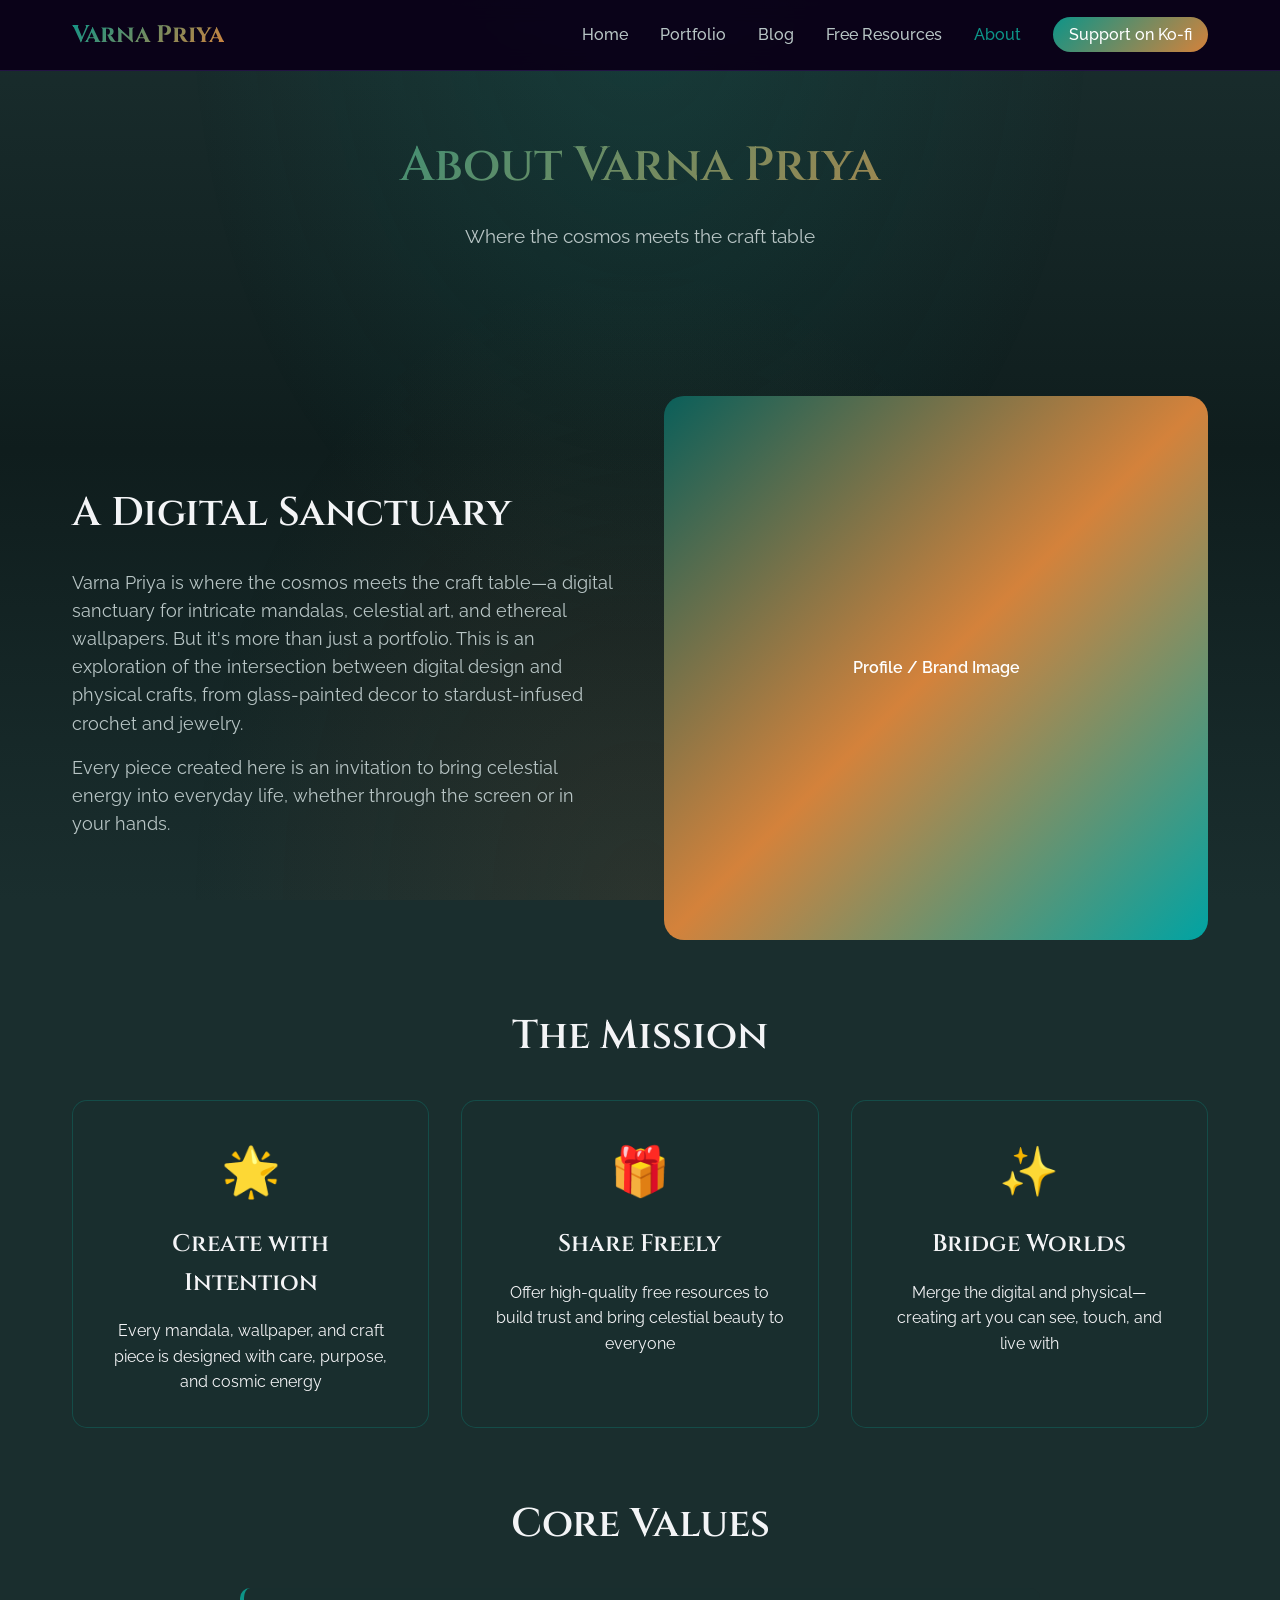
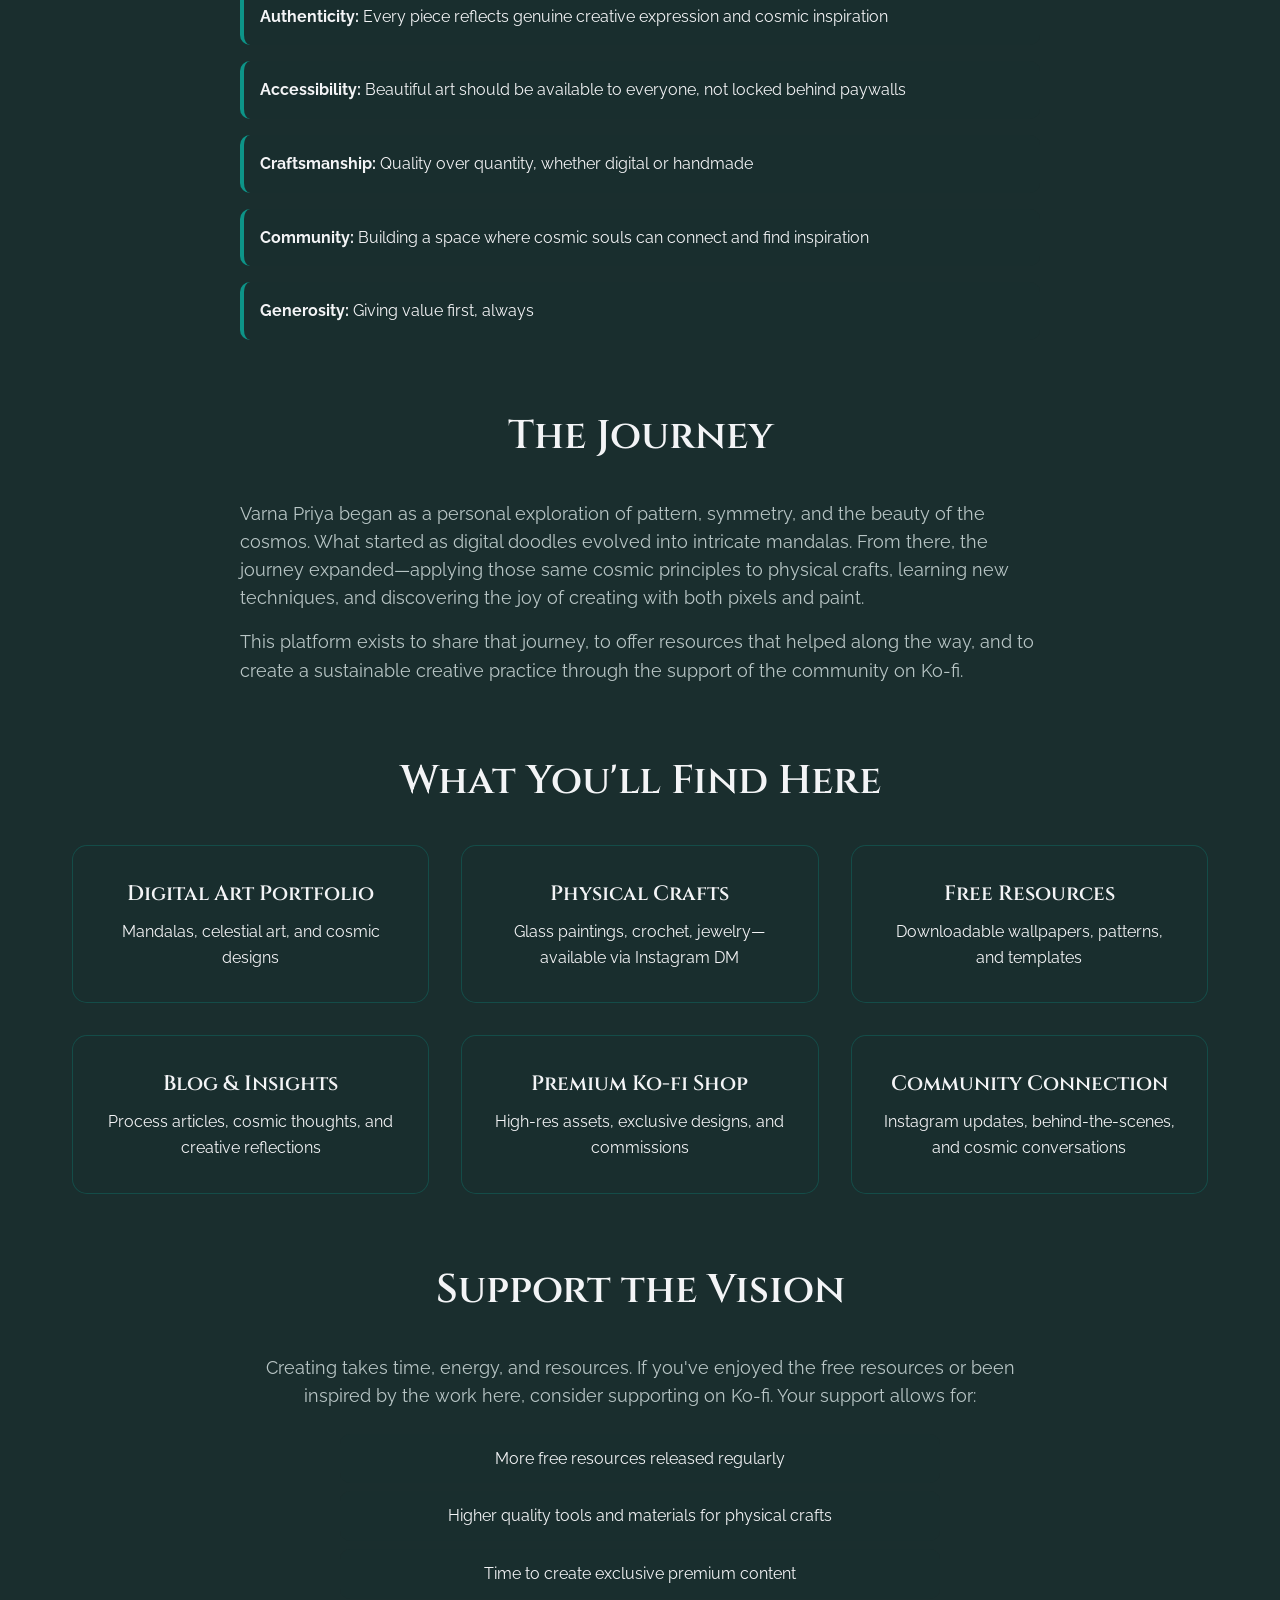
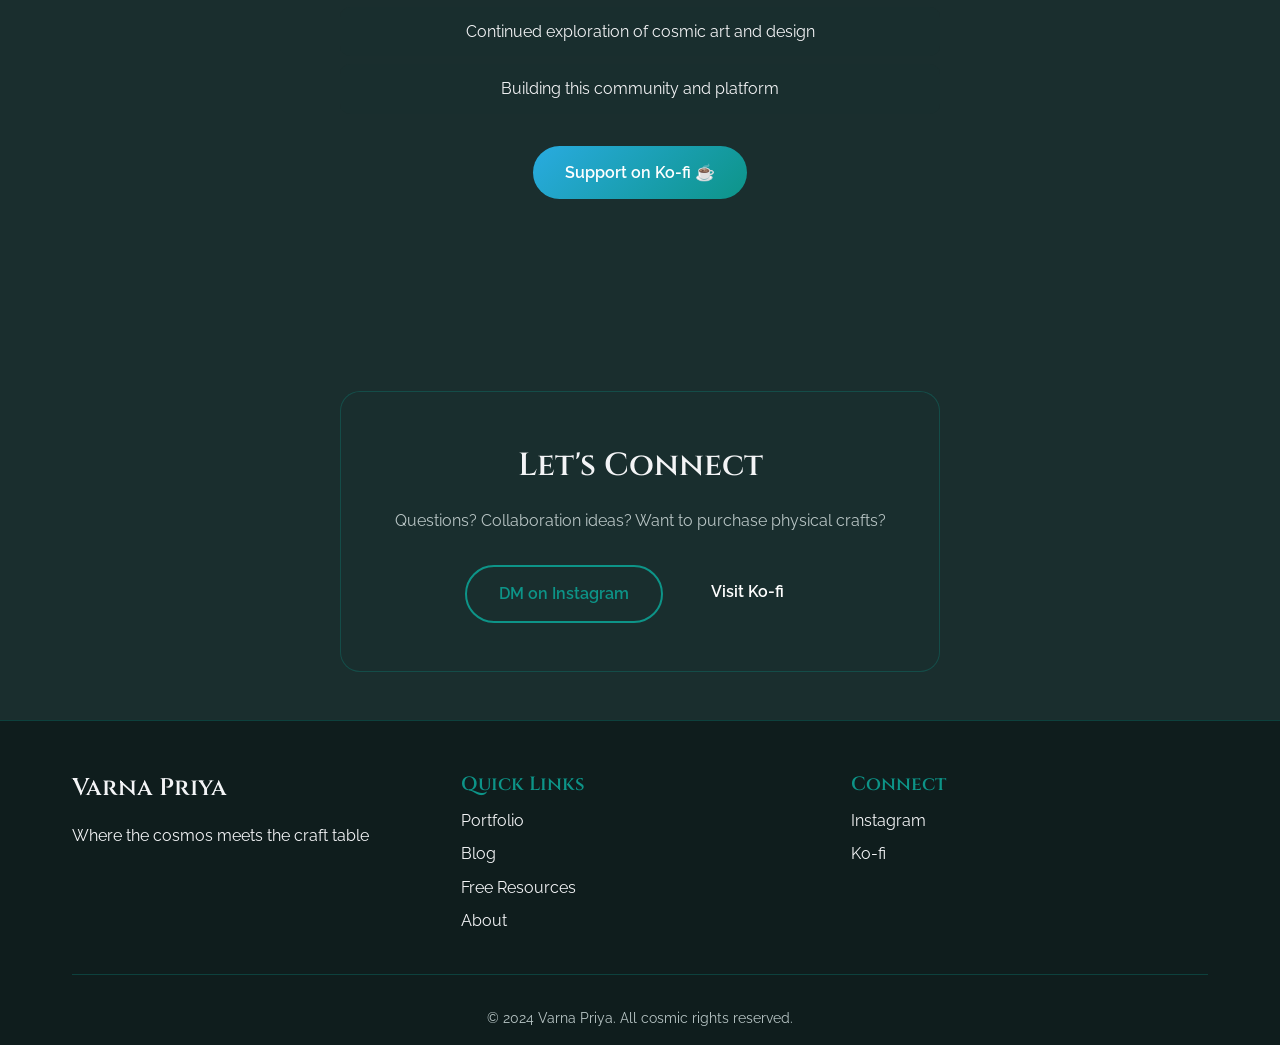
==== about.html @ cbed1ee6 "Initial commit: Varna Priya cosmic website - Peacock feather color palette and design - Hero image i" ====
<!DOCTYPE html>
<html lang="en">
<head>
    <meta charset="UTF-8">
    <meta name="viewport" content="width=device-width, initial-scale=1.0">
    <meta name="description" content="Learn about Varna Priya - where cosmic art meets handcrafted creations">
    <title>About | Varna Priya</title>
    <link rel="stylesheet" href="css/style.css">
    <link rel="preconnect" href="https://fonts.googleapis.com">
    <link rel="preconnect" href="https://fonts.gstatic.com" crossorigin>
    <link href="https://fonts.googleapis.com/css2?family=Cinzel:wght@400;600;700&family=Raleway:wght@300;400;500;600&display=swap" rel="stylesheet">
</head>
<body>
    <div class="stars"></div>
    <div class="twinkling"></div>

    <nav class="navbar">
        <div class="nav-container">
            <a href="index.html" class="logo">Varna Priya</a>
            <ul class="nav-menu">
                <li><a href="index.html">Home</a></li>
                <li><a href="portfolio.html">Portfolio</a></li>
                <li><a href="blog.html">Blog</a></li>
                <li><a href="resources.html">Free Resources</a></li>
                <li><a href="about.html" class="active">About</a></li>
                <li><a href="https://ko-fi.com/varnapriya" target="_blank" class="kofi-nav">Support on Ko-fi</a></li>
            </ul>
            <div class="hamburger">
                <span></span>
                <span></span>
                <span></span>
            </div>
        </div>
    </nav>

    <section class="page-header">
        <div class="container">
            <h1>About Varna Priya</h1>
            <p>Where the cosmos meets the craft table</p>
        </div>
    </section>

    <section class="about-content">
        <div class="container">
            <div class="about-intro">
                <div class="about-text">
                    <h2>A Digital Sanctuary</h2>
                    <p>Varna Priya is where the cosmos meets the craft table—a digital sanctuary for intricate mandalas, celestial art, and ethereal wallpapers. But it's more than just a portfolio. This is an exploration of the intersection between digital design and physical crafts, from glass-painted decor to stardust-infused crochet and jewelry.</p>
                    <p>Every piece created here is an invitation to bring celestial energy into everyday life, whether through the screen or in your hands.</p>
                </div>
                <div class="about-image">
                    <div class="image-placeholder">Profile / Brand Image</div>
                </div>
            </div>

            <div class="mission-section">
                <h2>The Mission</h2>
                <div class="mission-cards">
                    <div class="mission-card">
                        <div class="mission-icon">🌟</div>
                        <h3>Create with Intention</h3>
                        <p>Every mandala, wallpaper, and craft piece is designed with care, purpose, and cosmic energy</p>
                    </div>
                    <div class="mission-card">
                        <div class="mission-icon">🎁</div>
                        <h3>Share Freely</h3>
                        <p>Offer high-quality free resources to build trust and bring celestial beauty to everyone</p>
                    </div>
                    <div class="mission-card">
                        <div class="mission-icon">✨</div>
                        <h3>Bridge Worlds</h3>
                        <p>Merge the digital and physical—creating art you can see, touch, and live with</p>
                    </div>
                </div>
            </div>

            <div class="values-section">
                <h2>Core Values</h2>
                <ul class="values-list">
                    <li><strong>Authenticity:</strong> Every piece reflects genuine creative expression and cosmic inspiration</li>
                    <li><strong>Accessibility:</strong> Beautiful art should be available to everyone, not locked behind paywalls</li>
                    <li><strong>Craftsmanship:</strong> Quality over quantity, whether digital or handmade</li>
                    <li><strong>Community:</strong> Building a space where cosmic souls can connect and find inspiration</li>
                    <li><strong>Generosity:</strong> Giving value first, always</li>
                </ul>
            </div>

            <div class="story-section">
                <h2>The Journey</h2>
                <p>Varna Priya began as a personal exploration of pattern, symmetry, and the beauty of the cosmos. What started as digital doodles evolved into intricate mandalas. From there, the journey expanded—applying those same cosmic principles to physical crafts, learning new techniques, and discovering the joy of creating with both pixels and paint.</p>
                <p>This platform exists to share that journey, to offer resources that helped along the way, and to create a sustainable creative practice through the support of the community on Ko-fi.</p>
            </div>

            <div class="offerings-section">
                <h2>What You'll Find Here</h2>
                <div class="offerings-grid">
                    <div class="offering-item">
                        <h3>Digital Art Portfolio</h3>
                        <p>Mandalas, celestial art, and cosmic designs</p>
                    </div>
                    <div class="offering-item">
                        <h3>Physical Crafts</h3>
                        <p>Glass paintings, crochet, jewelry—available via Instagram DM</p>
                    </div>
                    <div class="offering-item">
                        <h3>Free Resources</h3>
                        <p>Downloadable wallpapers, patterns, and templates</p>
                    </div>
                    <div class="offering-item">
                        <h3>Blog & Insights</h3>
                        <p>Process articles, cosmic thoughts, and creative reflections</p>
                    </div>
                    <div class="offering-item">
                        <h3>Premium Ko-fi Shop</h3>
                        <p>High-res assets, exclusive designs, and commissions</p>
                    </div>
                    <div class="offering-item">
                        <h3>Community Connection</h3>
                        <p>Instagram updates, behind-the-scenes, and cosmic conversations</p>
                    </div>
                </div>
            </div>

            <div class="support-section">
                <h2>Support the Vision</h2>
                <p>Creating takes time, energy, and resources. If you've enjoyed the free resources or been inspired by the work here, consider supporting on Ko-fi. Your support allows for:</p>
                <ul class="support-list">
                    <li>More free resources released regularly</li>
                    <li>Higher quality tools and materials for physical crafts</li>
                    <li>Time to create exclusive premium content</li>
                    <li>Continued exploration of cosmic art and design</li>
                    <li>Building this community and platform</li>
                </ul>
                <a href="https://ko-fi.com/varnapriya" target="_blank" class="btn btn-kofi">Support on Ko-fi ☕</a>
            </div>
        </div>
    </section>

    <section class="contact-section">
        <div class="container">
            <div class="contact-box">
                <h2>Let's Connect</h2>
                <p>Questions? Collaboration ideas? Want to purchase physical crafts?</p>
                <div class="contact-links">
                    <a href="https://instagram.com/varnapriya" target="_blank" class="btn btn-secondary">DM on Instagram</a>
                    <a href="https://ko-fi.com/varnapriya" target="_blank" class="btn btn-primary">Visit Ko-fi</a>
                </div>
            </div>
        </div>
    </section>

    <footer class="footer">
        <div class="container">
            <div class="footer-content">
                <div class="footer-section">
                    <h3>Varna Priya</h3>
                    <p>Where the cosmos meets the craft table</p>
                </div>
                <div class="footer-section">
                    <h4>Quick Links</h4>
                    <ul>
                        <li><a href="portfolio.html">Portfolio</a></li>
                        <li><a href="blog.html">Blog</a></li>
                        <li><a href="resources.html">Free Resources</a></li>
                        <li><a href="about.html">About</a></li>
                    </ul>
                </div>
                <div class="footer-section">
                    <h4>Connect</h4>
                    <ul>
                        <li><a href="https://instagram.com/varnapriya" target="_blank">Instagram</a></li>
                        <li><a href="https://ko-fi.com/varnapriya" target="_blank">Ko-fi</a></li>
                    </ul>
                </div>
            </div>
            <div class="footer-bottom">
                <p>&copy; 2024 Varna Priya. All cosmic rights reserved.</p>
            </div>
        </div>
    </footer>

    <script src="js/main.js"></script>
</body>
</html>
---- css/style.css ----
/* ==========================================
   COSMIC THEME - VARNA PRIYA
   ========================================== */

/* ROOT VARIABLES - PEACOCK FEATHER PALETTE */
:root {
    --primary-color: #0d9488;
    --secondary-color: #c87137;
    --accent-color: #c9a961;
    --dark-bg: #1a2e2e;
    --darker-bg: #0f1d1d;
    --light-text: #f3f4f6;
    --muted-text: #b8c5c5;
    --teal-dark: #0a5f5a;
    --teal-bright: #00a3a3;
    --bronze: #d4823b;
    --navy: #1a3d5c;
    --gold: #c9a961;
    --card-bg: rgba(26, 46, 46, 0.85);
    --card-border: rgba(13, 148, 136, 0.3);
}

/* RESET & BASE */
* {
    margin: 0;
    padding: 0;
    box-sizing: border-box;
}

html {
    scroll-behavior: smooth;
}

body {
    font-family: 'Raleway', sans-serif;
    background: var(--dark-bg);
    color: var(--light-text);
    line-height: 1.6;
    overflow-x: hidden;
}

/* Custom Scrollbar */
::-webkit-scrollbar {
    width: 12px;
}

::-webkit-scrollbar-track {
    background: var(--darker-bg);
}

::-webkit-scrollbar-thumb {
    background: var(--primary-color);
    border-radius: 6px;
}

::-webkit-scrollbar-thumb:hover {
    background: var(--teal-bright);
}

h1, h2, h3, h4, h5, h6 {
    font-family: 'Cinzel', serif;
    font-weight: 600;
}

a {
    text-decoration: none;
    color: inherit;
    transition: all 0.3s ease;
}

img {
    max-width: 100%;
    height: auto;
}

/* CLEAN GRADIENT BACKGROUND */
.stars, .twinkling {
    position: fixed;
    top: 0;
    left: 0;
    right: 0;
    bottom: 0;
    width: 100%;
    height: 100%;
    display: block;
    z-index: -1;
}

.stars {
    background: linear-gradient(180deg, #1a2e2e 0%, #0f1d1d 50%, #1a2e2e 100%);
}

.twinkling {
    background: radial-gradient(ellipse at top, rgba(13, 148, 136, 0.15) 0%, transparent 50%),
                radial-gradient(ellipse at bottom, rgba(200, 113, 55, 0.1) 0%, transparent 50%);
}

/* CONTAINER */
.container {
    max-width: 1200px;
    margin: 0 auto;
    padding: 0 2rem;
}

/* NAVIGATION */
.navbar {
    position: fixed;
    top: 0;
    width: 100%;
    background: rgba(10, 1, 24, 0.95);
    backdrop-filter: blur(10px);
    z-index: 1000;
    border-bottom: 1px solid rgba(139, 92, 246, 0.2);
}

.nav-container {
    max-width: 1200px;
    margin: 0 auto;
    padding: 1rem 2rem;
    display: flex;
    justify-content: space-between;
    align-items: center;
}

.logo {
    font-family: 'Cinzel', serif;
    font-size: 1.5rem;
    font-weight: 700;
    background: linear-gradient(135deg, var(--primary-color), var(--bronze));
    -webkit-background-clip: text;
    -webkit-text-fill-color: transparent;
    background-clip: text;
}

.nav-menu {
    display: flex;
    list-style: none;
    gap: 2rem;
    align-items: center;
}

.nav-menu a {
    color: var(--muted-text);
    font-weight: 500;
    transition: color 0.3s ease;
}

.nav-menu a:hover,
.nav-menu a.active {
    color: var(--primary-color);
}

.kofi-nav {
    background: linear-gradient(135deg, var(--primary-color), var(--bronze));
    padding: 0.5rem 1rem;
    border-radius: 20px;
    color: white !important;
}

.kofi-nav:hover {
    transform: translateY(-2px);
    box-shadow: 0 5px 20px rgba(13, 148, 136, 0.4);
}

.hamburger {
    display: none;
    flex-direction: column;
    cursor: pointer;
}

.hamburger span {
    width: 25px;
    height: 3px;
    background: var(--primary-color);
    margin: 3px 0;
    transition: 0.3s;
}

/* HERO SECTION */
.hero {
    min-height: 100vh;
    display: flex;
    flex-direction: column;
    justify-content: center;
    align-items: center;
    text-align: center;
    padding: 8rem 2rem 4rem;
    position: relative;
}

.hero-image-container {
    max-width: 500px;
    width: 100%;
    margin: 0 auto 3rem;
    z-index: 1;
    animation: fadeInScale 1.5s ease-out;
}

.hero-image {
    width: 100%;
    height: auto;
    display: block;
    filter: drop-shadow(0 20px 60px rgba(13, 148, 136, 0.4));
    transition: transform 0.3s ease;
}

.hero-image:hover {
    transform: scale(1.02);
}

@keyframes fadeInScale {
    from {
        opacity: 0;
        transform: scale(0.92) translateY(20px);
    }
    to {
        opacity: 1;
        transform: scale(1) translateY(0);
    }
}

.hero-content {
    max-width: 800px;
    z-index: 1;
}

.cosmic-title {
    font-size: 3.5rem;
    margin-bottom: 1rem;
    background: linear-gradient(135deg, #fff, var(--teal-bright), var(--gold));
    -webkit-background-clip: text;
    -webkit-text-fill-color: transparent;
    background-clip: text;
    animation: fadeInUp 1s ease;
}

.hero-subtitle {
    font-size: 1.3rem;
    color: var(--muted-text);
    margin-bottom: 2.5rem;
    animation: fadeInUp 1s ease 0.2s backwards;
}

.cta-buttons {
    display: flex;
    gap: 1rem;
    justify-content: center;
    animation: fadeInUp 1s ease 0.4s backwards;
}

.btn {
    padding: 0.875rem 2rem;
    border-radius: 30px;
    font-weight: 600;
    cursor: pointer;
    transition: all 0.3s ease;
    border: none;
    display: inline-block;
}

.btn-primary {
    background: linear-gradient(135deg, var(--primary-color), var(--cosmic-purple));
    color: white;
}

.btn-primary:hover {
    transform: translateY(-3px);
    box-shadow: 0 10px 30px rgba(13, 148, 136, 0.5);
}

.btn-secondary {
    background: transparent;
    border: 2px solid var(--primary-color);
    color: var(--primary-color);
}

.btn-secondary:hover {
    background: var(--primary-color);
    color: white;
    transform: translateY(-3px);
}

.btn-kofi {
    background: linear-gradient(135deg, #29abe0, var(--primary-color));
    color: white;
}

.btn-kofi:hover {
    transform: translateY(-3px);
    box-shadow: 0 10px 30px rgba(41, 171, 224, 0.5);
}

.btn-large {
    padding: 1.2rem 3rem;
    font-size: 1.1rem;
}

.scroll-indicator {
    position: absolute;
    bottom: 2rem;
    display: flex;
    flex-direction: column;
    align-items: center;
    gap: 0.5rem;
    color: var(--muted-text);
    font-size: 0.875rem;
    animation: bounce 2s infinite;
}

.arrow-down {
    width: 20px;
    height: 20px;
    border-left: 2px solid var(--primary-color);
    border-bottom: 2px solid var(--primary-color);
    transform: rotate(-45deg);
}

/* SECTIONS */
section {
    padding: 5rem 0;
}

.section-title {
    text-align: center;
    font-size: 2.5rem;
    margin-bottom: 3rem;
    background: linear-gradient(135deg, var(--primary-color), var(--bronze));
    -webkit-background-clip: text;
    -webkit-text-fill-color: transparent;
    background-clip: text;
}

/* FEATURES GRID */
.features-grid {
    display: grid;
    grid-template-columns: repeat(auto-fit, minmax(300px, 1fr));
    gap: 2rem;
    margin-top: 3rem;
}

.feature-card {
    background: var(--card-bg);
    border: 1px solid var(--card-border);
    border-radius: 20px;
    padding: 2.5rem;
    text-align: center;
    transition: all 0.3s ease;
    backdrop-filter: blur(10px);
}

.feature-card:hover {
    transform: translateY(-10px);
    border-color: var(--primary-color);
    box-shadow: 0 15px 40px rgba(13, 148, 136, 0.3);
}

.feature-icon {
    font-size: 3rem;
    margin-bottom: 1rem;
}

.feature-card h3 {
    font-size: 1.5rem;
    margin-bottom: 1rem;
    color: var(--light-text);
}

.feature-card p {
    color: var(--muted-text);
    margin-bottom: 1.5rem;
}

.feature-link {
    color: var(--primary-color);
    font-weight: 600;
}

.feature-link:hover {
    color: var(--secondary-color);
}

/* KO-FI SECTION */
.kofi-section {
    background: linear-gradient(135deg, rgba(13, 148, 136, 0.2), rgba(200, 113, 55, 0.2));
    border-top: 1px solid var(--card-border);
    border-bottom: 1px solid var(--card-border);
}

.kofi-banner {
    text-align: center;
    padding: 2rem;
}

.kofi-banner h2 {
    font-size: 2.5rem;
    margin-bottom: 1rem;
}

.kofi-banner p {
    font-size: 1.2rem;
    color: var(--muted-text);
    margin-bottom: 2rem;
}

/* GALLERY PREVIEW */
.gallery-preview {
    display: grid;
    grid-template-columns: repeat(auto-fit, minmax(250px, 1fr));
    gap: 2rem;
    margin-bottom: 3rem;
}

.gallery-item {
    position: relative;
    overflow: hidden;
    border-radius: 15px;
    aspect-ratio: 1;
}

.gallery-placeholder {
    width: 100%;
    height: 100%;
    background: linear-gradient(135deg, var(--teal-dark), var(--bronze));
    display: flex;
    align-items: center;
    justify-content: center;
    font-weight: 600;
    color: white;
    transition: transform 0.3s ease;
}

.gallery-item:hover .gallery-placeholder {
    transform: scale(1.1);
}

.centered-cta {
    text-align: center;
}

/* FOOTER */
.footer {
    background: var(--darker-bg);
    border-top: 1px solid var(--card-border);
    padding: 3rem 0 1rem;
}

.footer-content {
    display: grid;
    grid-template-columns: repeat(auto-fit, minmax(250px, 1fr));
    gap: 2rem;
    margin-bottom: 2rem;
}

.footer-section h3 {
    font-size: 1.5rem;
    margin-bottom: 1rem;
}

.footer-section h4 {
    font-size: 1.2rem;
    margin-bottom: 0.5rem;
    color: var(--primary-color);
}

.footer-section ul {
    list-style: none;
}

.footer-section ul li {
    margin-bottom: 0.5rem;
}

.footer-section a:hover {
    color: var(--primary-color);
}

.footer-bottom {
    text-align: center;
    padding-top: 2rem;
    border-top: 1px solid var(--card-border);
    color: var(--muted-text);
    font-size: 0.875rem;
}

/* PAGE HEADER */
.page-header {
    padding: 8rem 0 4rem;
    text-align: center;
}

.page-header h1 {
    font-size: 3rem;
    margin-bottom: 1rem;
    background: linear-gradient(135deg, var(--primary-color), var(--bronze));
    -webkit-background-clip: text;
    -webkit-text-fill-color: transparent;
    background-clip: text;
}

.page-header p {
    font-size: 1.2rem;
    color: var(--muted-text);
}

/* PORTFOLIO FILTERS */
.portfolio-filters {
    padding: 2rem 0;
}

.filter-buttons {
    display: flex;
    justify-content: center;
    gap: 1rem;
    flex-wrap: wrap;
}

.filter-btn {
    padding: 0.75rem 1.5rem;
    border: 2px solid var(--card-border);
    background: transparent;
    color: var(--light-text);
    border-radius: 25px;
    cursor: pointer;
    transition: all 0.3s ease;
    font-weight: 500;
}

.filter-btn:hover,
.filter-btn.active {
    border-color: var(--primary-color);
    background: var(--primary-color);
    color: white;
}

/* PORTFOLIO GALLERY */
.masonry-grid {
    display: grid;
    grid-template-columns: repeat(auto-fill, minmax(300px, 1fr));
    gap: 2rem;
}

.portfolio-item {
    background: var(--card-bg);
    border: 1px solid var(--card-border);
    border-radius: 15px;
    overflow: hidden;
    transition: all 0.3s ease;
}

.portfolio-item:hover {
    transform: translateY(-5px);
    box-shadow: 0 10px 30px rgba(13, 148, 136, 0.3);
}

.portfolio-image {
    aspect-ratio: 4/3;
    overflow: hidden;
}

.image-placeholder {
    width: 100%;
    height: 100%;
    background: linear-gradient(135deg, var(--teal-dark), var(--bronze), var(--teal-bright));
    display: flex;
    align-items: center;
    justify-content: center;
    font-weight: 600;
    color: white;
}

.portfolio-info {
    padding: 1.5rem;
}

.portfolio-info h3 {
    font-size: 1.3rem;
    margin-bottom: 0.5rem;
}

.portfolio-info p {
    color: var(--muted-text);
    margin-bottom: 1rem;
}

.badge {
    display: inline-block;
    padding: 0.25rem 0.75rem;
    background: var(--primary-color);
    color: white;
    border-radius: 15px;
    font-size: 0.875rem;
    font-weight: 600;
}

.dm-btn {
    display: inline-block;
    margin-top: 1rem;
    padding: 0.5rem 1rem;
    background: linear-gradient(135deg, var(--bronze), var(--primary-color));
    color: white;
    border-radius: 20px;
    font-weight: 600;
    font-size: 0.875rem;
}

.dm-btn:hover {
    transform: translateY(-2px);
}

/* BLOG GRID */
.blog-grid {
    display: grid;
    grid-template-columns: repeat(auto-fill, minmax(350px, 1fr));
    gap: 2rem;
}

.blog-card {
    background: var(--card-bg);
    border: 1px solid var(--card-border);
    border-radius: 15px;
    overflow: hidden;
    transition: all 0.3s ease;
}

.blog-card:hover {
    transform: translateY(-5px);
    box-shadow: 0 10px 30px rgba(13, 148, 136, 0.3);
}

.blog-image {
    aspect-ratio: 16/9;
    overflow: hidden;
}

.blog-meta {
    display: flex;
    gap: 1rem;
    padding: 1rem 1.5rem 0;
    font-size: 0.875rem;
}

.blog-date {
    color: var(--muted-text);
}

.blog-category {
    color: var(--primary-color);
    font-weight: 600;
}

.blog-card h2 {
    padding: 0.5rem 1.5rem;
    font-size: 1.5rem;
}

.blog-card h2 a:hover {
    color: var(--primary-color);
}

.blog-card p {
    padding: 0 1.5rem;
    color: var(--muted-text);
    margin-bottom: 1rem;
}

.read-more {
    display: inline-block;
    padding: 0 1.5rem 1.5rem;
    color: var(--primary-color);
    font-weight: 600;
}

.read-more:hover {
    color: var(--secondary-color);
}

/* PAGINATION */
.pagination {
    display: flex;
    justify-content: center;
    gap: 0.5rem;
    margin-top: 3rem;
}

.page-btn {
    padding: 0.75rem 1.25rem;
    background: var(--card-bg);
    border: 1px solid var(--card-border);
    color: var(--light-text);
    border-radius: 10px;
    cursor: pointer;
    transition: all 0.3s ease;
}

.page-btn:hover,
.page-btn.active {
    background: var(--primary-color);
    border-color: var(--primary-color);
}

/* NEWSLETTER */
.newsletter {
    background: linear-gradient(135deg, rgba(13, 148, 136, 0.2), rgba(200, 113, 55, 0.2));
}

.newsletter-box {
    text-align: center;
    max-width: 600px;
    margin: 0 auto;
}

.newsletter-box h2 {
    font-size: 2rem;
    margin-bottom: 1rem;
}

.newsletter-form {
    display: flex;
    gap: 1rem;
    margin: 2rem 0 1rem;
}

.newsletter-form input {
    flex: 1;
    padding: 1rem;
    background: var(--card-bg);
    border: 1px solid var(--card-border);
    border-radius: 25px;
    color: var(--light-text);
    font-size: 1rem;
}

.newsletter-form input:focus {
    outline: none;
    border-color: var(--primary-color);
}

.newsletter-note {
    font-size: 0.875rem;
    color: var(--muted-text);
}

/* RESOURCES */
.resources-intro {
    padding: 2rem 0;
}

.intro-box {
    max-width: 800px;
    margin: 0 auto;
    text-align: center;
    padding: 2rem;
    background: var(--card-bg);
    border: 1px solid var(--card-border);
    border-radius: 20px;
}

.intro-box h2 {
    font-size: 2rem;
    margin-bottom: 1rem;
}

.resources-grid {
    display: grid;
    grid-template-columns: repeat(auto-fill, minmax(300px, 1fr));
    gap: 2rem;
}

.resource-card {
    background: var(--card-bg);
    border: 1px solid var(--card-border);
    border-radius: 15px;
    overflow: hidden;
    transition: all 0.3s ease;
}

.resource-card:hover {
    transform: translateY(-5px);
    box-shadow: 0 10px 30px rgba(13, 148, 136, 0.3);
}

.resource-image {
    aspect-ratio: 16/9;
}

.resource-content {
    padding: 1.5rem;
}

.resource-content h3 {
    font-size: 1.3rem;
    margin-bottom: 0.5rem;
}

.resource-content p {
    color: var(--muted-text);
    margin-bottom: 1rem;
}

.resource-meta {
    display: flex;
    gap: 1rem;
    margin-bottom: 1rem;
    font-size: 0.875rem;
}

.resource-meta span {
    padding: 0.25rem 0.75rem;
    background: rgba(13, 148, 136, 0.2);
    border-radius: 15px;
}

.download-btn {
    width: 100%;
}

/* KO-FI UPSELL */
.kofi-upsell {
    background: linear-gradient(135deg, rgba(13, 148, 136, 0.3), rgba(200, 113, 55, 0.3));
}

.upsell-box {
    max-width: 800px;
    margin: 0 auto;
    text-align: center;
    padding: 3rem;
    background: var(--card-bg);
    border: 2px solid var(--card-border);
    border-radius: 20px;
}

.upsell-box h2 {
    font-size: 2.5rem;
    margin-bottom: 1rem;
}

.upsell-features {
    display: grid;
    grid-template-columns: repeat(auto-fit, minmax(250px, 1fr));
    gap: 1rem;
    margin: 2rem 0;
    text-align: left;
}

.upsell-feature {
    display: flex;
    align-items: center;
    gap: 0.75rem;
}

.check {
    color: var(--primary-color);
    font-size: 1.5rem;
    font-weight: bold;
}

/* INSTAGRAM CTA */
.instagram-cta {
    padding: 3rem 0;
}

.insta-box {
    max-width: 600px;
    margin: 0 auto;
    text-align: center;
    padding: 2rem;
    background: var(--card-bg);
    border: 1px solid var(--card-border);
    border-radius: 20px;
}

.insta-box h2 {
    font-size: 2rem;
    margin-bottom: 1rem;
}

.insta-box p {
    color: var(--muted-text);
    margin-bottom: 2rem;
}

/* ABOUT PAGE */
.about-intro {
    display: grid;
    grid-template-columns: 1fr 1fr;
    gap: 3rem;
    align-items: center;
    margin-bottom: 4rem;
}

.about-text h2 {
    font-size: 2.5rem;
    margin-bottom: 1.5rem;
}

.about-text p {
    color: var(--muted-text);
    margin-bottom: 1rem;
    font-size: 1.1rem;
}

.about-image {
    aspect-ratio: 1;
    border-radius: 20px;
    overflow: hidden;
}

.mission-section,
.values-section,
.story-section,
.offerings-section,
.support-section {
    margin-bottom: 4rem;
}

.mission-section h2,
.values-section h2,
.story-section h2,
.offerings-section h2,
.support-section h2 {
    font-size: 2.5rem;
    margin-bottom: 2rem;
    text-align: center;
}

.mission-cards {
    display: grid;
    grid-template-columns: repeat(auto-fit, minmax(250px, 1fr));
    gap: 2rem;
}

.mission-card {
    text-align: center;
    padding: 2rem;
    background: var(--card-bg);
    border: 1px solid var(--card-border);
    border-radius: 15px;
}

.mission-icon {
    font-size: 3rem;
    margin-bottom: 1rem;
}

.mission-card h3 {
    font-size: 1.5rem;
    margin-bottom: 1rem;
}

.values-list {
    max-width: 800px;
    margin: 0 auto;
    list-style: none;
}

.values-list li {
    padding: 1rem;
    margin-bottom: 1rem;
    background: var(--card-bg);
    border-left: 4px solid var(--primary-color);
    border-radius: 10px;
}

.story-section p {
    max-width: 800px;
    margin: 0 auto 1rem;
    color: var(--muted-text);
    font-size: 1.1rem;
}

.offerings-grid {
    display: grid;
    grid-template-columns: repeat(auto-fit, minmax(300px, 1fr));
    gap: 2rem;
}

.offering-item {
    padding: 2rem;
    background: var(--card-bg);
    border: 1px solid var(--card-border);
    border-radius: 15px;
    text-align: center;
}

.offering-item h3 {
    font-size: 1.3rem;
    margin-bottom: 0.5rem;
}

.support-section {
    text-align: center;
}

.support-section p {
    max-width: 800px;
    margin: 0 auto 1.5rem;
    color: var(--muted-text);
    font-size: 1.1rem;
}

.support-list {
    max-width: 600px;
    margin: 0 auto 2rem;
    list-style: none;
}

.support-list li {
    padding: 0.75rem;
    margin-bottom: 0.5rem;
    background: var(--card-bg);
    border-radius: 10px;
}

.contact-section {
    padding: 3rem 0;
}

.contact-box {
    max-width: 600px;
    margin: 0 auto;
    text-align: center;
    padding: 3rem;
    background: var(--card-bg);
    border: 1px solid var(--card-border);
    border-radius: 20px;
}

.contact-box h2 {
    font-size: 2rem;
    margin-bottom: 1rem;
}

.contact-box p {
    color: var(--muted-text);
    margin-bottom: 2rem;
}

.contact-links {
    display: flex;
    gap: 1rem;
    justify-content: center;
}

/* ANIMATIONS */
@keyframes fadeInUp {
    from {
        opacity: 0;
        transform: translateY(30px);
    }
    to {
        opacity: 1;
        transform: translateY(0);
    }
}

@keyframes bounce {
    0%, 100% {
        transform: translateY(0);
    }
    50% {
        transform: translateY(-10px);
    }
}

/* RESPONSIVE */
@media (max-width: 768px) {
    .nav-menu {
        position: fixed;
        left: -100%;
        top: 70px;
        flex-direction: column;
        background: rgba(10, 1, 24, 0.98);
        width: 100%;
        text-align: center;
        transition: 0.3s;
        padding: 2rem 0;
    }

    .nav-menu.active {
        left: 0;
    }

    .hamburger {
        display: flex;
    }

    .cosmic-title {
        font-size: 2.5rem;
    }

    .hero-subtitle {
        font-size: 1rem;
    }

    .cta-buttons {
        flex-direction: column;
    }

    .about-intro {
        grid-template-columns: 1fr;
    }

    .newsletter-form {
        flex-direction: column;
    }

    .contact-links {
        flex-direction: column;
    }
}

@media (max-width: 480px) {
    .cosmic-title {
        font-size: 2rem;
    }

    .section-title {
        font-size: 2rem;
    }

    .features-grid,
    .masonry-grid,
    .blog-grid,
    .resources-grid {
        grid-template-columns: 1fr;
    }
}

/* BLOG POST PAGE */
.blog-post {
    padding-top: 5rem;
}

.post-header {
    max-width: 800px;
    margin: 0 auto 3rem;
    text-align: center;
}

.post-meta {
    display: flex;
    gap: 1rem;
    justify-content: center;
    margin-bottom: 1.5rem;
    font-size: 0.875rem;
}

.post-date {
    color: var(--muted-text);
}

.post-category {
    color: var(--primary-color);
    font-weight: 600;
}

.post-header h1 {
    font-size: 3rem;
    margin-bottom: 1.5rem;
    background: linear-gradient(135deg, var(--primary-color), var(--bronze));
    -webkit-background-clip: text;
    -webkit-text-fill-color: transparent;
    background-clip: text;
}

.post-excerpt {
    font-size: 1.2rem;
    color: var(--muted-text);
}

.post-featured-image {
    max-width: 1000px;
    margin: 0 auto 4rem;
    border-radius: 20px;
    overflow: hidden;
    aspect-ratio: 16/9;
}

.post-content {
    max-width: 800px;
    margin: 0 auto;
    font-size: 1.1rem;
    line-height: 1.8;
}

.post-content h2 {
    font-size: 2rem;
    margin: 3rem 0 1.5rem;
    color: var(--light-text);
}

.post-content h3 {
    font-size: 1.5rem;
    margin: 2rem 0 1rem;
    color: var(--primary-color);
}

.post-content p {
    margin-bottom: 1.5rem;
    color: var(--muted-text);
}

.post-content ul,
.post-content ol {
    margin: 1.5rem 0;
    padding-left: 2rem;
}

.post-content li {
    margin-bottom: 0.75rem;
    color: var(--muted-text);
}

.post-content strong {
    color: var(--light-text);
}

.post-content hr {
    border: none;
    border-top: 1px solid var(--card-border);
    margin: 3rem 0;
}

.post-cta {
    display: flex;
    gap: 1rem;
    justify-content: center;
    margin: 3rem 0;
}

.post-footer {
    max-width: 800px;
    margin: 4rem auto 0;
    padding-top: 2rem;
    border-top: 1px solid var(--card-border);
}

.post-tags {
    display: flex;
    gap: 0.75rem;
    flex-wrap: wrap;
    margin-bottom: 2rem;
}

.tag {
    padding: 0.5rem 1rem;
    background: var(--card-bg);
    border: 1px solid var(--card-border);
    border-radius: 20px;
    font-size: 0.875rem;
    color: var(--primary-color);
}

.post-share {
    text-align: center;
}

.post-share p {
    margin-bottom: 1rem;
    color: var(--muted-text);
}

.share-buttons {
    display: flex;
    gap: 1rem;
    justify-content: center;
}

.share-btn {
    padding: 0.75rem 1.5rem;
    background: var(--card-bg);
    border: 1px solid var(--card-border);
    border-radius: 20px;
    color: var(--light-text);
    transition: all 0.3s ease;
}

.share-btn:hover {
    background: var(--primary-color);
    border-color: var(--primary-color);
}

.related-posts {
    max-width: 800px;
    margin: 4rem auto 0;
}

.related-posts h2 {
    font-size: 2rem;
    text-align: center;
    margin-bottom: 2rem;
}

.related-grid {
    display: grid;
    grid-template-columns: repeat(auto-fit, minmax(250px, 1fr));
    gap: 2rem;
}

.related-card {
    background: var(--card-bg);
    border: 1px solid var(--card-border);
    border-radius: 15px;
    overflow: hidden;
    transition: all 0.3s ease;
}

.related-card:hover {
    transform: translateY(-5px);
    box-shadow: 0 10px 30px rgba(13, 148, 136, 0.3);
}

.related-image {
    aspect-ratio: 16/9;
}

.related-card h3 {
    padding: 1.5rem;
    font-size: 1.2rem;
    color: var(--light-text);
}

.related-card:hover h3 {
    color: var(--primary-color);
}

/* Responsive Blog Post */
@media (max-width: 768px) {
    .post-header h1 {
        font-size: 2rem;
    }

    .post-content {
        font-size: 1rem;
    }

    .post-cta {
        flex-direction: column;
    }

    .share-buttons {
        flex-direction: column;
    }
}
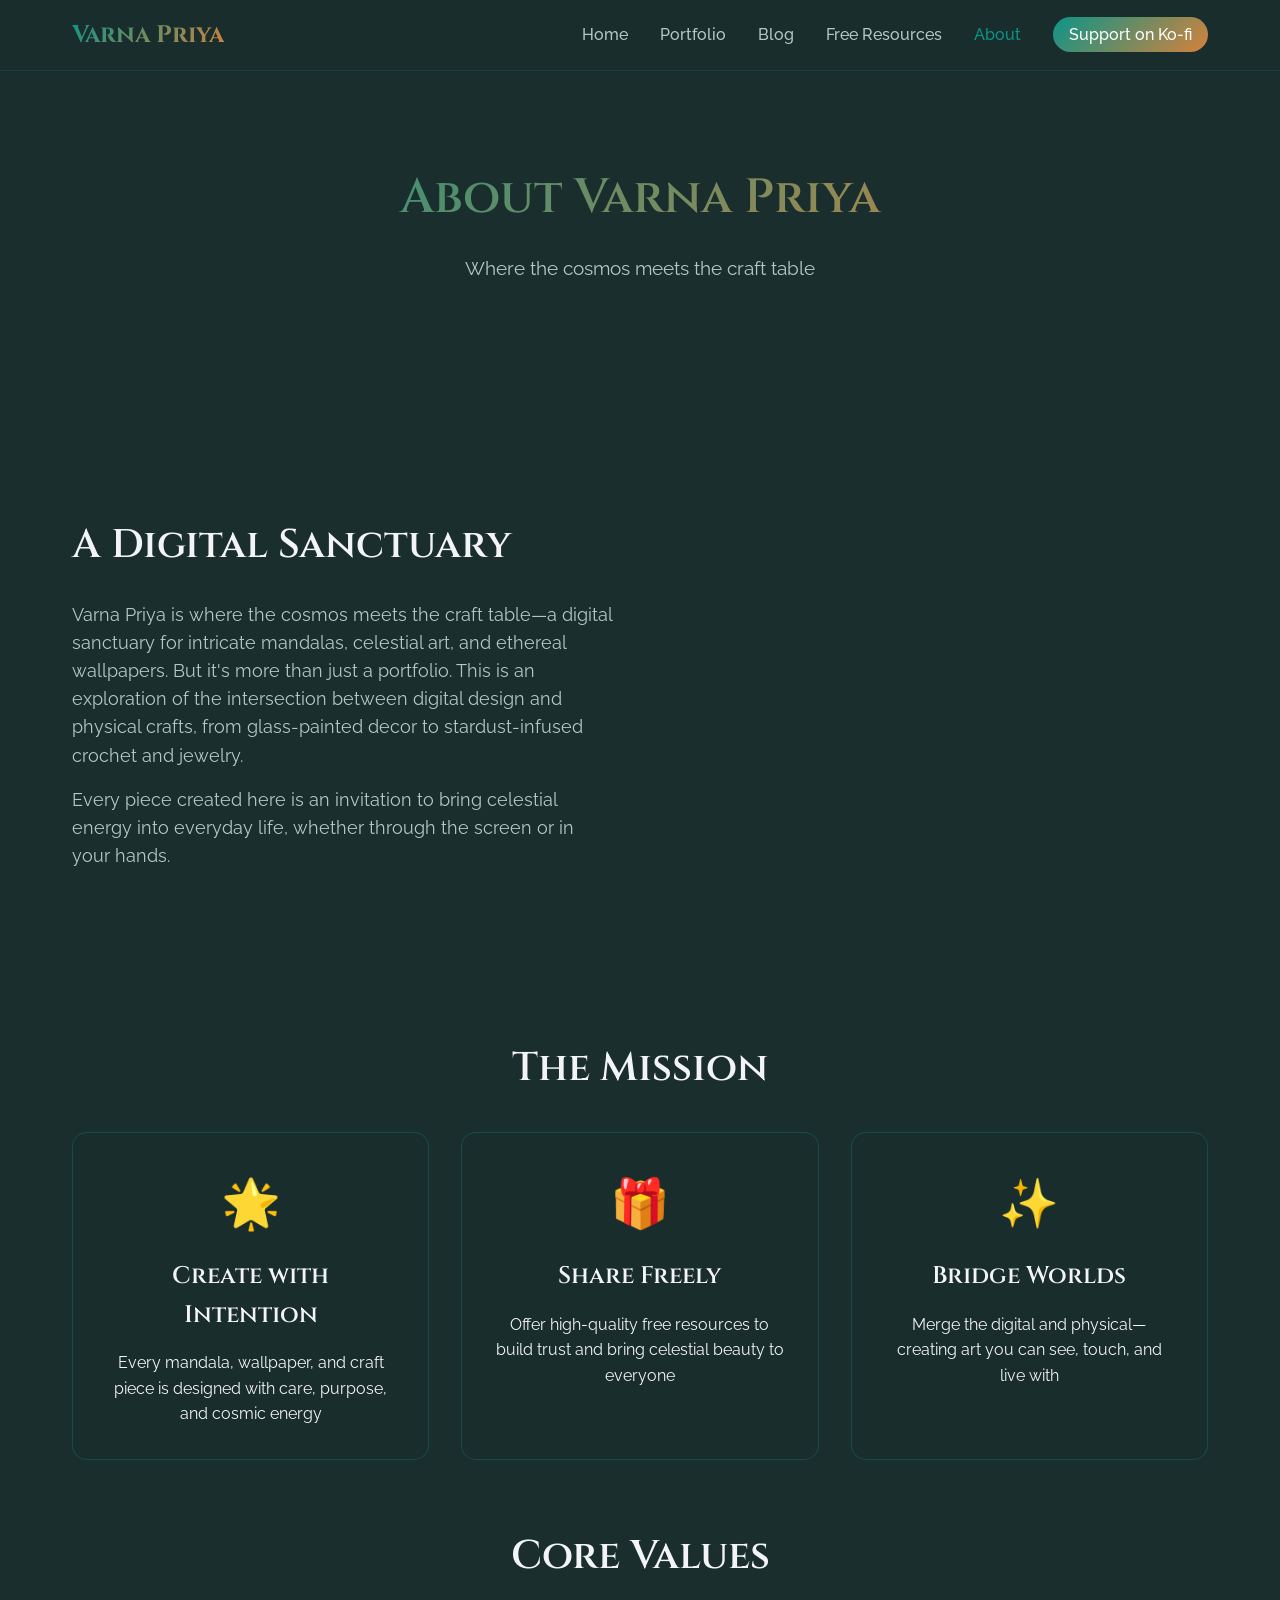
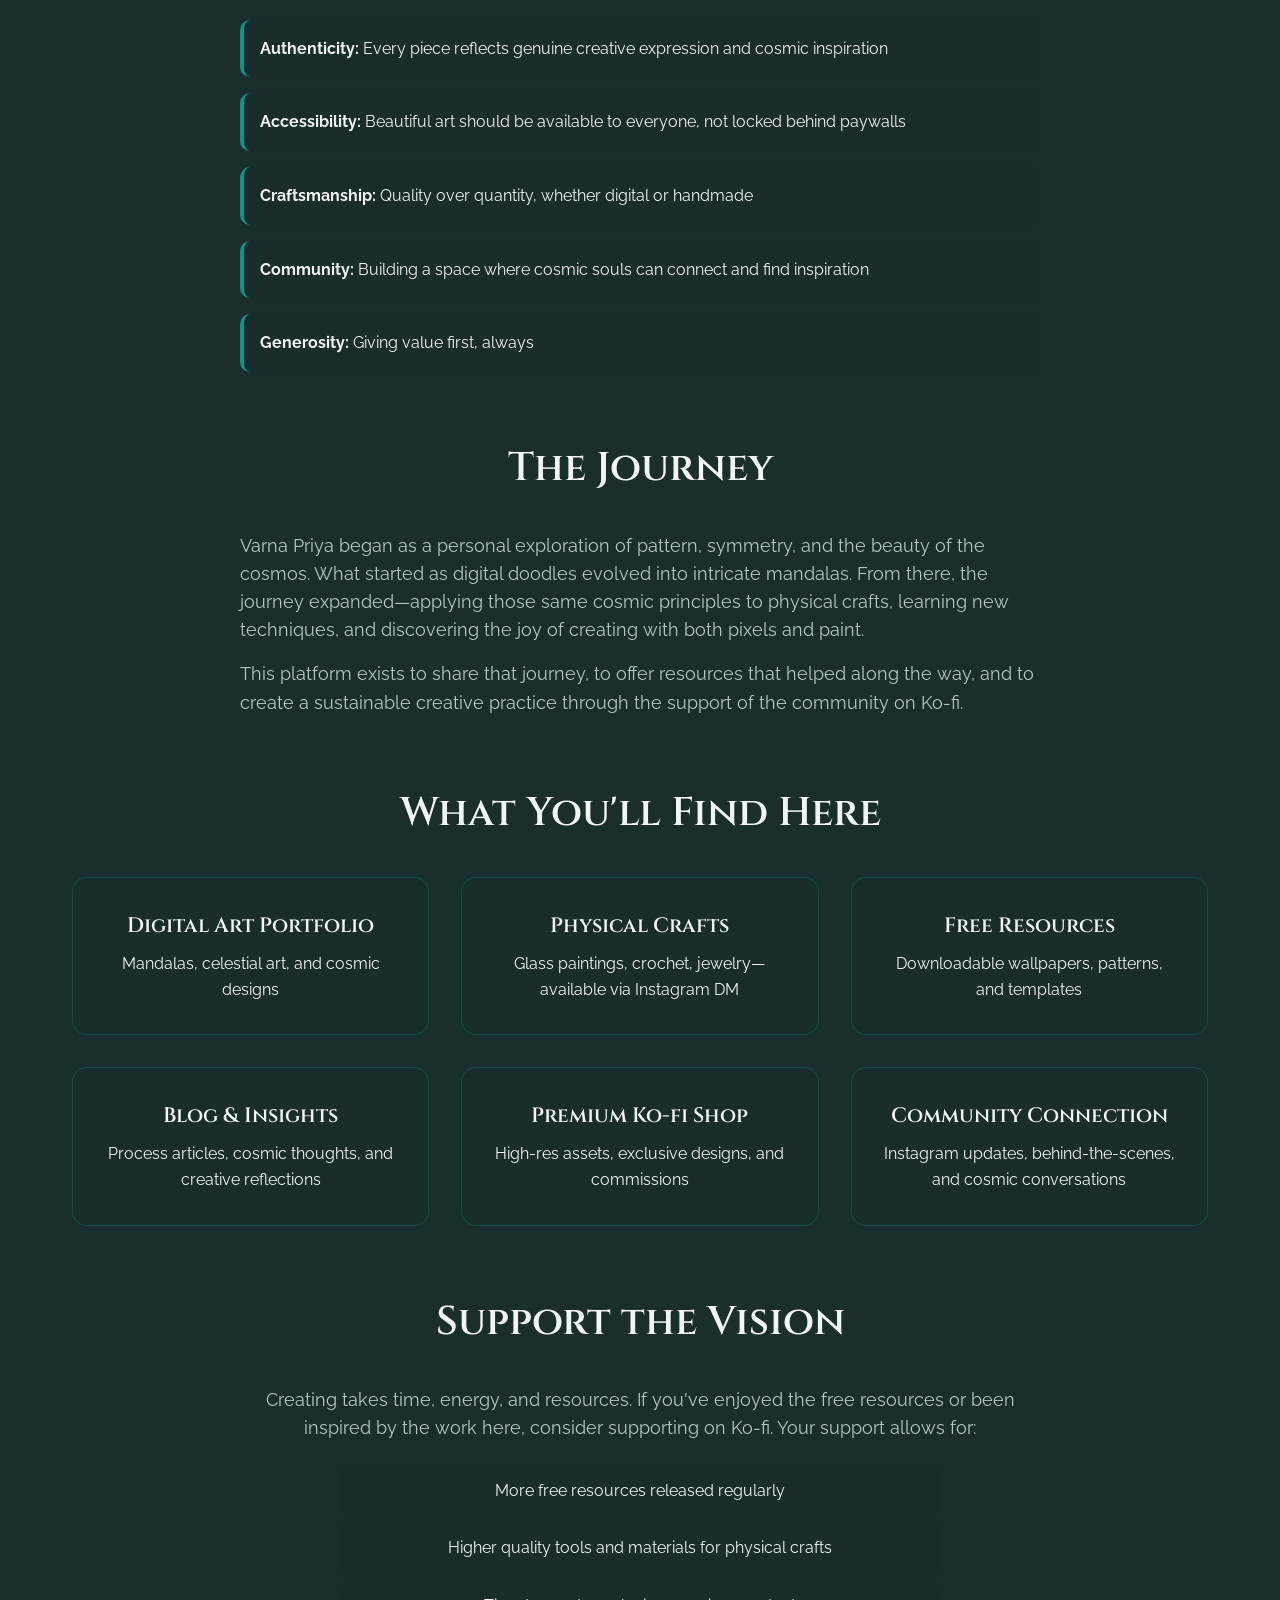
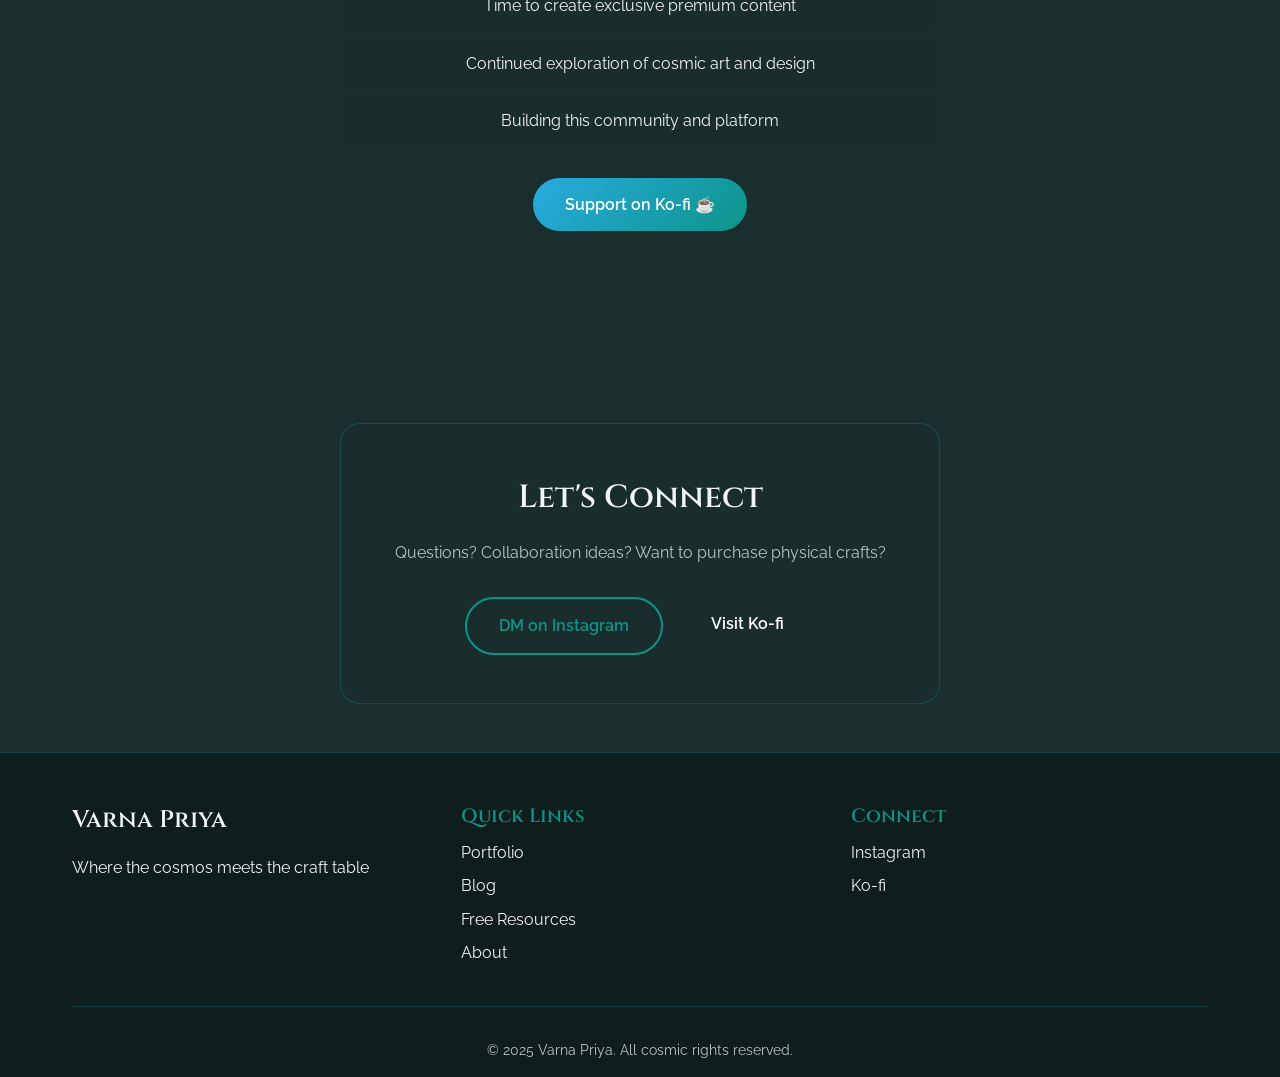
==== commit 1648718a: "refactor: clean placeholder content, add injection markers, create content index + image processor" ====
--- a/about.html
+++ b/about.html
@@ -49,7 +49,8 @@
                     <p>Every piece created here is an invitation to bring celestial energy into everyday life, whether through the screen or in your hands.</p>
                 </div>
                 <div class="about-image">
-                    <div class="image-placeholder">Profile / Brand Image</div>
+                    <!-- VP_ABOUT_IMAGE_START -->
+                    <!-- VP_ABOUT_IMAGE_END -->
                 </div>
             </div>
 
@@ -174,7 +175,7 @@
                 </div>
             </div>
             <div class="footer-bottom">
-                <p>&copy; 2024 Varna Priya. All cosmic rights reserved.</p>
+                <p>&copy; 2025 Varna Priya. All cosmic rights reserved.</p>
             </div>
         </div>
     </footer>
--- a/css/style.css
+++ b/css/style.css
@@ -16,7 +16,7 @@
     --bronze: #d4823b;
     --navy: #1a3d5c;
     --gold: #c9a961;
-    --card-bg: rgba(26, 46, 46, 0.85);
+    --card-bg: rgba(26, 46, 46, 0.95);
     --card-border: rgba(13, 148, 136, 0.3);
 }
 
@@ -83,16 +83,19 @@
     width: 100%;
     height: 100%;
     display: block;
-    z-index: -1;
+    z-index: -10;
+    pointer-events: none;
 }
 
 .stars {
     background: linear-gradient(180deg, #1a2e2e 0%, #0f1d1d 50%, #1a2e2e 100%);
+    z-index: -10;
 }
 
 .twinkling {
     background: radial-gradient(ellipse at top, rgba(13, 148, 136, 0.15) 0%, transparent 50%),
                 radial-gradient(ellipse at bottom, rgba(200, 113, 55, 0.1) 0%, transparent 50%);
+    z-index: -9;
 }
 
 /* CONTAINER */
@@ -107,10 +110,11 @@
     position: fixed;
     top: 0;
     width: 100%;
-    background: rgba(10, 1, 24, 0.95);
-    backdrop-filter: blur(10px);
+    background: rgba(26, 46, 46, 0.95);
+    backdrop-filter: blur(15px);
     z-index: 1000;
-    border-bottom: 1px solid rgba(139, 92, 246, 0.2);
+    border-bottom: 1px solid rgba(13, 148, 136, 0.2);
+    box-shadow: 0 2px 20px rgba(0, 0, 0, 0.3);
 }
 
 .nav-container {
@@ -184,8 +188,8 @@
     justify-content: center;
     align-items: center;
     text-align: center;
-    padding: 8rem 2rem 4rem;
-    position: relative;
+    padding: 2rem;
+    background: var(--dark-bg);
 }
 
 .hero-image-container {
@@ -194,18 +198,26 @@
     margin: 0 auto 3rem;
     z-index: 1;
     animation: fadeInScale 1.5s ease-out;
+    position: relative;
 }
 
 .hero-image {
     width: 100%;
     height: auto;
     display: block;
-    filter: drop-shadow(0 20px 60px rgba(13, 148, 136, 0.4));
-    transition: transform 0.3s ease;
+    border-radius: 50%;
+    box-shadow: 0 20px 60px rgba(13, 148, 136, 0.5),
+                0 0 80px rgba(13, 148, 136, 0.3),
+                inset 0 0 60px rgba(0, 0, 0, 0.1);
+    transition: transform 0.3s ease, box-shadow 0.3s ease;
+    border: 3px solid rgba(13, 148, 136, 0.3);
 }
 
 .hero-image:hover {
-    transform: scale(1.02);
+    transform: scale(1.05);
+    box-shadow: 0 25px 80px rgba(13, 148, 136, 0.6),
+                0 0 100px rgba(13, 148, 136, 0.4),
+                inset 0 0 60px rgba(0, 0, 0, 0.1);
 }
 
 @keyframes fadeInScale {
@@ -221,7 +233,6 @@
 
 .hero-content {
     max-width: 800px;
-    z-index: 1;
 }
 
 .cosmic-title {
@@ -295,29 +306,11 @@
     font-size: 1.1rem;
 }
 
-.scroll-indicator {
-    position: absolute;
-    bottom: 2rem;
-    display: flex;
-    flex-direction: column;
-    align-items: center;
-    gap: 0.5rem;
-    color: var(--muted-text);
-    font-size: 0.875rem;
-    animation: bounce 2s infinite;
-}
-
-.arrow-down {
-    width: 20px;
-    height: 20px;
-    border-left: 2px solid var(--primary-color);
-    border-bottom: 2px solid var(--primary-color);
-    transform: rotate(-45deg);
-}
 
 /* SECTIONS */
 section {
     padding: 5rem 0;
+    background: var(--dark-bg);
 }
 
 .section-title {
@@ -344,14 +337,39 @@
     border-radius: 20px;
     padding: 2.5rem;
     text-align: center;
-    transition: all 0.3s ease;
+    transition: all 0.4s cubic-bezier(0.4, 0, 0.2, 1);
     backdrop-filter: blur(10px);
+    position: relative;
+    overflow: hidden;
+}
+
+.feature-card::before {
+    content: '';
+    position: absolute;
+    top: 0;
+    left: 0;
+    right: 0;
+    bottom: 0;
+    background: linear-gradient(135deg, rgba(13, 148, 136, 0.1), rgba(200, 113, 55, 0.1));
+    opacity: 0;
+    transition: opacity 0.4s ease;
+    z-index: 0;
+}
+
+.feature-card:hover::before {
+    opacity: 1;
 }
 
 .feature-card:hover {
     transform: translateY(-10px);
     border-color: var(--primary-color);
-    box-shadow: 0 15px 40px rgba(13, 148, 136, 0.3);
+    box-shadow: 0 15px 40px rgba(13, 148, 136, 0.4),
+                0 5px 15px rgba(200, 113, 55, 0.2);
+}
+
+.feature-card > * {
+    position: relative;
+    z-index: 1;
 }
 
 .feature-icon {
@@ -381,14 +399,36 @@
 
 /* KO-FI SECTION */
 .kofi-section {
-    background: linear-gradient(135deg, rgba(13, 148, 136, 0.2), rgba(200, 113, 55, 0.2));
+    background: linear-gradient(135deg, rgba(13, 148, 136, 0.15), rgba(200, 113, 55, 0.15));
     border-top: 1px solid var(--card-border);
     border-bottom: 1px solid var(--card-border);
+    position: relative;
+    overflow: hidden;
+}
+
+.kofi-section::before {
+    content: '';
+    position: absolute;
+    top: -50%;
+    right: -50%;
+    width: 200%;
+    height: 200%;
+    background: radial-gradient(circle, rgba(13, 148, 136, 0.1) 0%, transparent 70%);
+    animation: pulse 15s ease-in-out infinite;
+    z-index: 0;
+    pointer-events: none;
+}
+
+@keyframes pulse {
+    0%, 100% { transform: scale(1); opacity: 0.5; }
+    50% { transform: scale(1.1); opacity: 0.8; }
 }
 
 .kofi-banner {
     text-align: center;
     padding: 2rem;
+    position: relative;
+    z-index: 1;
 }
 
 .kofi-banner h2 {
@@ -415,22 +455,47 @@
     overflow: hidden;
     border-radius: 15px;
     aspect-ratio: 1;
+    border: 1px solid var(--card-border);
+    transition: all 0.4s cubic-bezier(0.4, 0, 0.2, 1);
+}
+
+.gallery-item:hover {
+    transform: translateY(-5px);
+    box-shadow: 0 10px 30px rgba(13, 148, 136, 0.4);
+    border-color: var(--primary-color);
 }
 
 .gallery-placeholder {
     width: 100%;
     height: 100%;
-    background: linear-gradient(135deg, var(--teal-dark), var(--bronze));
+    background: linear-gradient(135deg, var(--teal-dark), var(--bronze), var(--teal-bright));
     display: flex;
     align-items: center;
     justify-content: center;
     font-weight: 600;
     color: white;
-    transition: transform 0.3s ease;
+    transition: transform 0.5s ease;
+    position: relative;
+}
+
+.gallery-placeholder::before {
+    content: '';
+    position: absolute;
+    top: 0;
+    left: 0;
+    right: 0;
+    bottom: 0;
+    background: radial-gradient(circle at center, rgba(255, 255, 255, 0.1), transparent);
+    opacity: 0;
+    transition: opacity 0.4s ease;
 }
 
 .gallery-item:hover .gallery-placeholder {
     transform: scale(1.1);
+}
+
+.gallery-item:hover .gallery-placeholder::before {
+    opacity: 1;
 }
 
 .centered-cta {
@@ -484,7 +549,7 @@
 
 /* PAGE HEADER */
 .page-header {
-    padding: 8rem 0 4rem;
+    padding: 10rem 0 4rem;
     text-align: center;
 }
 
@@ -544,12 +609,33 @@
     border: 1px solid var(--card-border);
     border-radius: 15px;
     overflow: hidden;
-    transition: all 0.3s ease;
+    transition: all 0.4s cubic-bezier(0.4, 0, 0.2, 1);
+    position: relative;
+}
+
+.portfolio-item::after {
+    content: '';
+    position: absolute;
+    top: 0;
+    left: 0;
+    right: 0;
+    bottom: 0;
+    background: linear-gradient(135deg, rgba(13, 148, 136, 0.1), rgba(200, 113, 55, 0.1));
+    opacity: 0;
+    transition: opacity 0.4s ease;
+    pointer-events: none;
+    z-index: 0;
 }
 
 .portfolio-item:hover {
-    transform: translateY(-5px);
-    box-shadow: 0 10px 30px rgba(13, 148, 136, 0.3);
+    transform: translateY(-8px) scale(1.02);
+    box-shadow: 0 15px 40px rgba(13, 148, 136, 0.4),
+                0 5px 15px rgba(200, 113, 55, 0.2);
+    border-color: var(--primary-color);
+}
+
+.portfolio-item:hover::after {
+    opacity: 1;
 }
 
 .portfolio-image {
@@ -1053,14 +1139,6 @@
     }
 }
 
-@keyframes bounce {
-    0%, 100% {
-        transform: translateY(0);
-    }
-    50% {
-        transform: translateY(-10px);
-    }
-}
 
 /* RESPONSIVE */
 @media (max-width: 768px) {
@@ -1128,7 +1206,8 @@
 
 /* BLOG POST PAGE */
 .blog-post {
-    padding-top: 5rem;
+    padding-top: 8rem;
+    background: var(--dark-bg);
 }
 
 .post-header {
